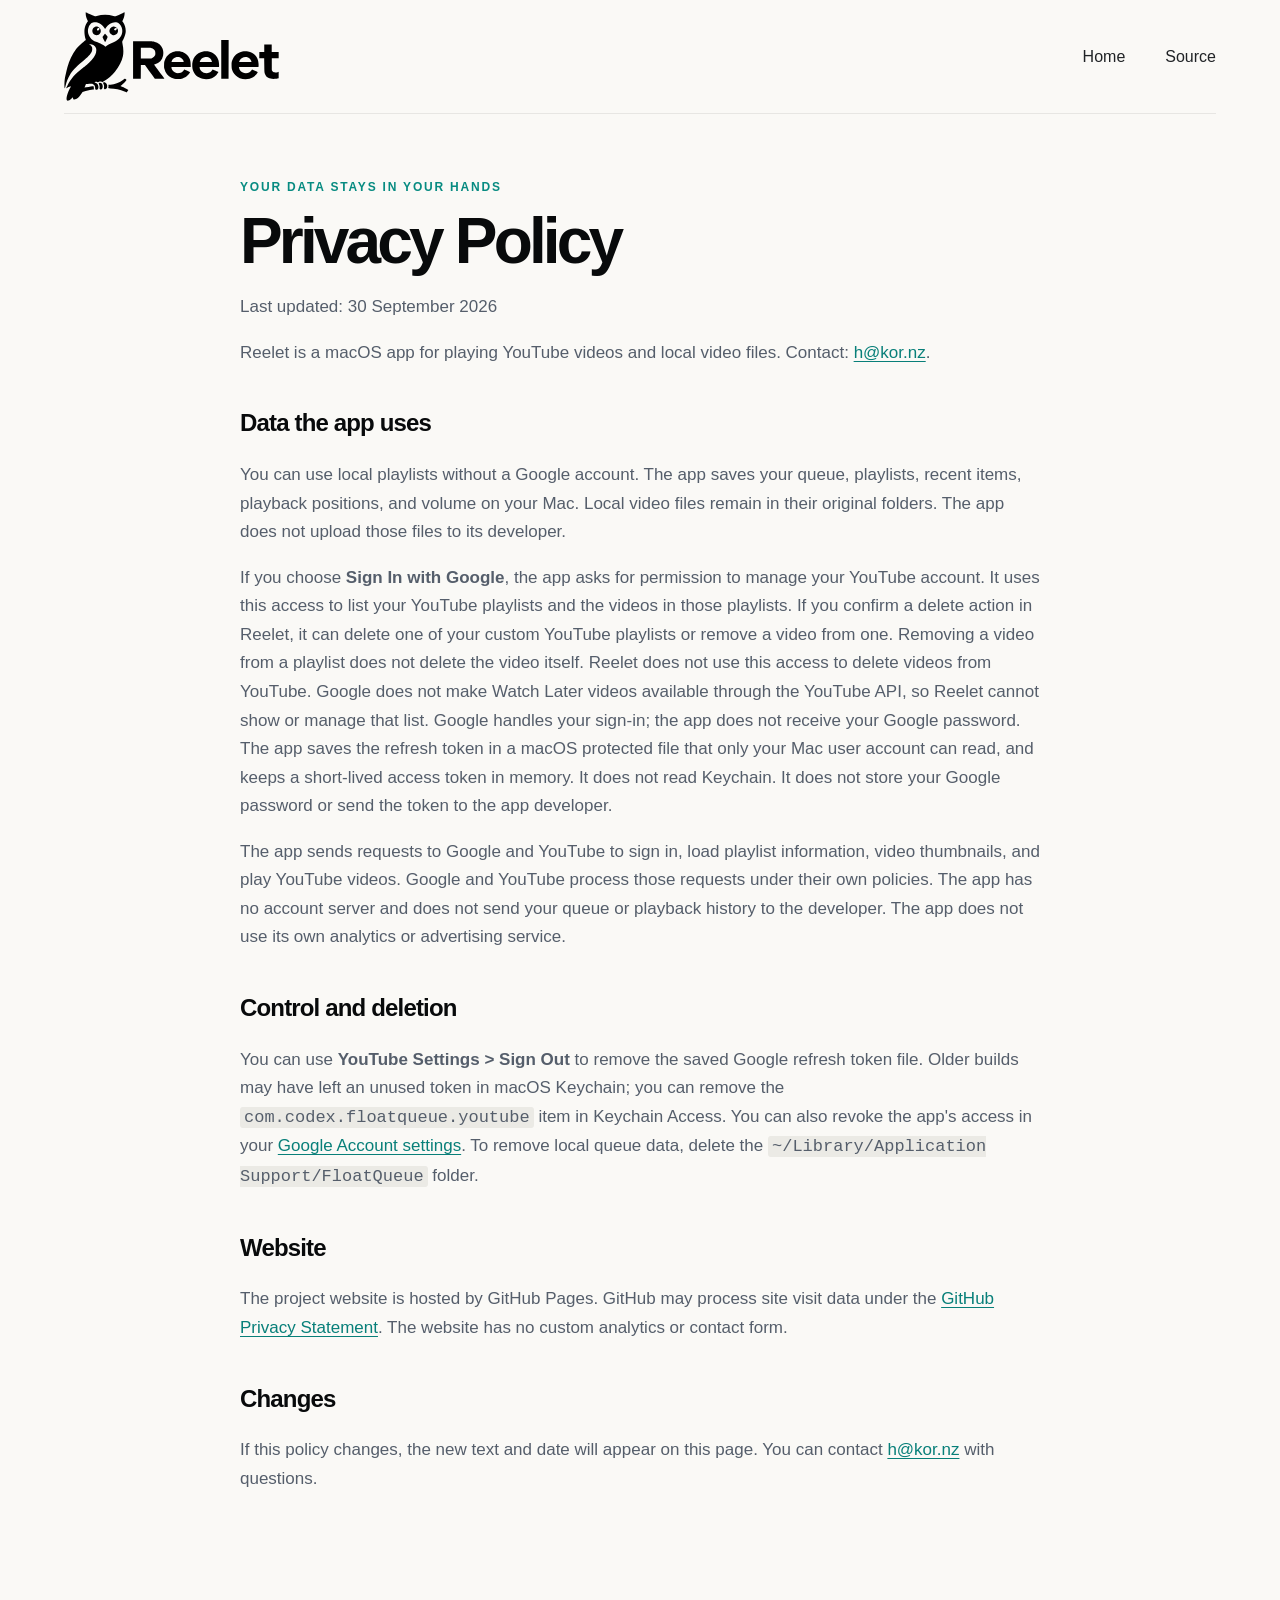
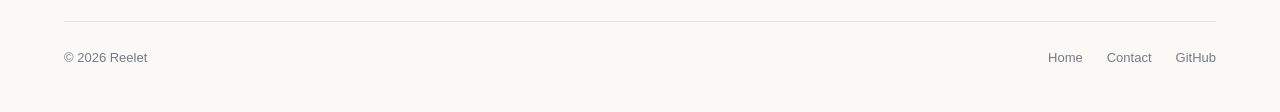
==== privacy.html @ bd88293b "Redesign Reelet site with owl SVG branding" ====
<!doctype html>
<html lang="en">
<head><meta charset="utf-8"><meta name="viewport" content="width=device-width, initial-scale=1"><meta name="theme-color" content="#f8f6f1"><title>Privacy — Reelet</title><link rel="icon" href="favicon.svg" type="image/svg+xml"><link rel="stylesheet" href="style.css"></head>
<body>
  <header class="topbar wrap"><a class="wordmark" href="./" aria-label="Reelet home"><img src="reelet-logo.svg" alt="Reelet" width="1298" height="533"></a><nav class="desktop-nav" aria-label="Main navigation"><a href="./">Home</a><a href="https://github.com/Reelet/reelet">Source</a></nav><details class="mobile-menu"><summary aria-label="Open menu"><span></span><span></span><span></span></summary><nav aria-label="Mobile navigation"><a href="./">Home</a><a href="https://github.com/Reelet/reelet">Source</a></nav></details></header>
  <main class="policy wrap">
    <div class="eyebrow">Your data stays in your hands</div><h1>Privacy Policy</h1><p>Last updated: 30 September 2026</p>
    <p>Reelet is a macOS app for playing YouTube videos and local video files. Contact: <a href="mailto:h@kor.nz">h@kor.nz</a>.</p>
    <h2>Data the app uses</h2>
    <p>You can use local playlists without a Google account. The app saves your queue, playlists, recent items, playback positions, and volume on your Mac. Local video files remain in their original folders. The app does not upload those files to its developer.</p>
    <p>If you choose <strong>Sign In with Google</strong>, the app asks for permission to manage your YouTube account. It uses this access to list your YouTube playlists and the videos in those playlists. If you confirm a delete action in Reelet, it can delete one of your custom YouTube playlists or remove a video from one. Removing a video from a playlist does not delete the video itself. Reelet does not use this access to delete videos from YouTube. Google does not make Watch Later videos available through the YouTube API, so Reelet cannot show or manage that list. Google handles your sign-in; the app does not receive your Google password. The app saves the refresh token in a macOS protected file that only your Mac user account can read, and keeps a short-lived access token in memory. It does not read Keychain. It does not store your Google password or send the token to the app developer.</p>
    <p>The app sends requests to Google and YouTube to sign in, load playlist information, video thumbnails, and play YouTube videos. Google and YouTube process those requests under their own policies. The app has no account server and does not send your queue or playback history to the developer. The app does not use its own analytics or advertising service.</p>
    <h2>Control and deletion</h2>
    <p>You can use <strong>YouTube Settings &gt; Sign Out</strong> to remove the saved Google refresh token file. Older builds may have left an unused token in macOS Keychain; you can remove the <code>com.codex.floatqueue.youtube</code> item in Keychain Access. You can also revoke the app's access in your <a href="https://myaccount.google.com/connections">Google Account settings</a>. To remove local queue data, delete the <code>~/Library/Application Support/FloatQueue</code> folder.</p>
    <h2>Website</h2>
    <p>The project website is hosted by GitHub Pages. GitHub may process site visit data under the <a href="https://docs.github.com/en/site-policy/privacy-policies/github-general-privacy-statement">GitHub Privacy Statement</a>. The website has no custom analytics or contact form.</p>
    <h2>Changes</h2>
    <p>If this policy changes, the new text and date will appear on this page. You can contact <a href="mailto:h@kor.nz">h@kor.nz</a> with questions.</p>
  </main>
  <footer class="wrap"><span>© 2026 Reelet</span><span><a href="./">Home</a><a href="mailto:h@kor.nz">Contact</a><a href="https://github.com/Reelet/reelet">GitHub</a></span></footer>
</body></html>
---- style.css ----
:root{font-family:-apple-system,BlinkMacSystemFont,"SF Pro Display","Helvetica Neue",Arial,sans-serif;color:#0a1426;background:#f8f6f1;font-synthesis:none}
*{box-sizing:border-box}
html{scroll-behavior:smooth}
body{margin:0;min-width:320px;line-height:1.5}
a{color:inherit;text-decoration:none}
a:focus-visible{outline:3px solid #087f79;outline-offset:4px;border-radius:3px}
.wrap{width:min(1390px,calc(100% - 96px));margin-inline:auto}
.topbar{height:74px;display:flex;align-items:center;justify-content:space-between;border-bottom:1px solid #0a14261c;position:relative;z-index:2}
.wordmark{display:inline-flex;align-items:center;gap:11px;font-size:24px;font-weight:760;letter-spacing:-.05em;line-height:1}
.topbar nav{display:flex;align-items:center;gap:42px;font-size:15px;font-weight:540}
.topbar nav a:hover,footer a:hover{color:#078b81}
.hero{position:relative;isolation:isolate;overflow:hidden;background:radial-gradient(circle at 75% 35%,#f0e7db 0,#fbf9f4 38%,#f8f6f1 77%)}
.hero:before{content:"";position:absolute;inset:auto 0 0;height:24%;z-index:-1;background:linear-gradient(0deg,#f8f6f100,#f8f6f1ed 95%),url("assets/coastal-video.webp") center 55%/cover;opacity:.26;filter:saturate(.7)}
.hero-inner{min-height:640px;display:grid;grid-template-columns:minmax(420px,45%) minmax(0,55%);align-items:center;gap:12px;padding-top:28px;padding-bottom:50px}
.hero-copy{position:relative;z-index:1;padding-bottom:17px}
.hero h1{margin:0;max-width:620px;font-size:clamp(54px,5.7vw,86px);font-weight:780;letter-spacing:-.075em;line-height:.99}
.hero-copy>p:not(.platform){max-width:565px;margin:30px 0 0;color:#596174;font-size:clamp(21px,2vw,27px);line-height:1.36;letter-spacing:-.025em}
.actions{display:flex;align-items:center;gap:31px;margin-top:34px}
.button{display:inline-flex;align-items:center;justify-content:center;gap:12px;min-height:58px;padding:0 25px;border-radius:12px;color:#fff;background:#078f86;box-shadow:0 10px 21px #046a652e;font-size:17px;font-weight:690;white-space:nowrap;transition:background .18s,transform .18s}
.button:hover{background:#067c75;transform:translateY(-2px)}
.textlink{font-size:17px;font-weight:600;color:#078b81;white-space:nowrap}
.textlink:hover{text-decoration:underline;text-underline-offset:4px}
.textlink span{margin-left:7px}
.product-scene{position:relative;width:100%;height:530px;min-width:0}
.app-window{position:absolute;left:1%;top:7px;width:91%;height:445px;border:1px solid #d8dadb;border-radius:14px;overflow:hidden;background:#fbfbfb;box-shadow:0 26px 65px #27344324,0 2px 8px #27344312}
.window-bar{height:29px;display:flex;align-items:center;padding:0 13px;background:#f7f7f7;border-bottom:1px solid #e4e6e7}
.window-dots,.player-dots{display:flex;gap:6px}
.window-dots i,.player-dots i{width:10px;height:10px;border-radius:50%;background:#ff6259;border:1px solid #d95049}
.window-dots i:nth-child(2),.player-dots i:nth-child(2){background:#ffbf2f;border-color:#e9a92a}
.window-dots i:nth-child(3),.player-dots i:nth-child(3){background:#29c840;border-color:#24ae37}
.window-bar>span:last-child{font-size:10px;font-weight:650;color:#717783;margin:auto;padding-right:44px}
.app-body{display:flex;height:calc(100% - 29px)}
.app-sidebar{width:28%;flex:none;padding:16px 10px;background:#f2f4f4;border-right:1px solid #e4e7e7;font-size:12px;color:#485163}
.side-brand{display:flex;align-items:center;gap:7px;font-weight:720;font-size:14px;color:#0a1426;margin:2px 8px 19px}
.side-item{height:32px;display:flex;align-items:center;padding:0 10px;border-radius:7px;white-space:nowrap}
.side-item.selected{background:#dceae9;color:#075c59;font-weight:680}
.side-rule{height:1px;background:#d9dede;margin:17px 9px 12px}
.side-label{font-size:9px;color:#858e98;letter-spacing:.13em;font-weight:750;margin:0 10px 5px}
.queue-panel{min-width:0;flex:1;padding:19px 17px}
.queue-heading{display:flex;align-items:flex-start;justify-content:space-between;gap:6px;margin-bottom:22px}
.queue-heading strong{display:block;font-size:22px;letter-spacing:-.045em;line-height:1.1}
.queue-heading small{display:block;margin-top:4px;font-size:11px;color:#8a919b}
.add-video{white-space:nowrap;border:1px solid #d8dcdf;border-radius:6px;padding:4px 7px;font-size:10px;color:#273242}
.queue-row{display:flex;align-items:center;gap:9px;min-width:0;height:69px;border-bottom:1px solid #e9eaeb;padding:0 6px;font-size:12px}
.queue-row.playing{background:#edf7f5;border-radius:7px;border-bottom-color:transparent}
.play-indicator{width:12px;flex:none;font-size:9px;color:#078f86}
.queue-thumb{width:65px;height:41px;border-radius:5px;flex:none;background-size:cover;background-position:center}
.queue-thumb.coast{background-image:url("assets/coastal-video.webp")}
.queue-thumb.twilight{background:linear-gradient(145deg,#708da7,#d6a486 55%,#26394b)}
.queue-thumb.night{background:linear-gradient(145deg,#1b283e,#405670 45%,#0c1527)}
.queue-thumb.rose{background:linear-gradient(145deg,#b0aac8,#f0b8a3 55%,#465462)}
.queue-title{flex:1;min-width:0;white-space:nowrap;overflow:hidden;text-overflow:ellipsis;font-weight:630;color:#1c2836}
.queue-title small{display:block;font-size:10px;font-weight:430;color:#8b929c}
.row-more{color:#838b98;font-size:18px}
.floating-player{position:absolute;right:0;bottom:0;width:55%;height:227px;overflow:hidden;border:1px solid #34434a;border-radius:14px;background:#0d161b;box-shadow:0 22px 46px #182b2f56,0 2px 8px #14282c38;color:#fff}
.floating-player img{width:100%;height:100%;display:block;object-fit:cover}
.player-dots{position:absolute;top:11px;left:12px;z-index:1;box-shadow:0 1px 5px #0006}
.player-controls{position:absolute;inset:auto 0 0;min-height:62px;display:flex;align-items:flex-end;justify-content:space-between;gap:10px;padding:20px 15px 11px;background:linear-gradient(transparent,#000c);font-size:11px}
.player-controls strong,.player-controls small{display:block;line-height:1.2}
.player-controls small{opacity:.8;margin-top:2px}
.transport{font-size:16px;font-weight:700;white-space:nowrap;line-height:1.4}
.picture-icon{font-size:20px;line-height:1}
.features{display:grid;grid-template-columns:repeat(3,minmax(0,1fr));padding:32px 0 50px;border-top:1px solid #0a14261a}
.features article{display:flex;align-items:flex-start;gap:19px;padding:6px 34px 6px 0}
.features article+article{border-left:1px solid #0a14261a;padding-left:34px}
.features svg{width:54px;height:54px;flex:none;color:#079087}
.features h2{margin:2px 0 4px;font-size:19px;letter-spacing:-.035em;line-height:1.22}
.features p{margin:0;color:#697181;font-size:15px;line-height:1.45}
footer{border-top:1px solid #0a14261a;padding:26px 0 45px;color:#747b88;font-size:13px;display:flex;justify-content:space-between;gap:16px}
footer span:last-child{display:flex;gap:24px}
.policy{max-width:800px;padding:64px 0 110px}
.policy .eyebrow{color:#078b81;text-transform:uppercase;font-size:12px;font-weight:760;letter-spacing:.15em}
.policy h1{font-size:clamp(42px,6vw,64px);letter-spacing:-.06em;line-height:1.05;margin:12px 0 18px}
.policy h2{font-size:24px;letter-spacing:-.035em;margin-top:38px}
.policy p{color:#555e6b;font-size:17px;line-height:1.68}
.policy a{color:#087f79;text-decoration:underline;text-underline-offset:3px}
.policy code{background:#ebeae5;border-radius:3px;padding:1px 4px}
@media(max-width:1100px){
  .wrap{width:min(100% - 64px,1390px)}
  .hero-inner{grid-template-columns:minmax(340px,43%) minmax(0,57%);min-height:620px}
  .hero h1{font-size:clamp(52px,6vw,72px)}
  .product-scene{height:500px}
  .app-window{height:410px}
  .floating-player{height:210px}
  .queue-row{height:60px}
  .features article{gap:13px;padding-right:19px}
  .features article+article{padding-left:19px}
  .features h2{font-size:17px}
  .features p{font-size:14px}
}
@media(max-width:780px){
  .wrap{width:min(100% - 44px,680px)}
  .topbar{height:68px}
  .topbar nav{gap:19px;font-size:13px}
  .hero-inner{display:block;padding-top:62px;padding-bottom:55px;min-height:0}
  .hero-copy{padding:0}
  .hero h1{font-size:clamp(54px,9vw,72px)}
  .hero-copy>p:not(.platform){font-size:22px;margin-top:22px}
  .product-scene{max-width:650px;height:500px;margin:54px auto 0}
  .features{grid-template-columns:1fr;padding:8px 0 30px}
  .features article,.features article+article{border-left:0;border-top:1px solid #0a14261a;padding:22px 0}
  .features svg{width:48px;height:48px}
  .features h2{font-size:19px}
  .features p{font-size:15px}
}
@media(max-width:520px){
  .wrap{width:calc(100% - 36px)}
  .topbar nav{gap:14px}
  .wordmark{font-size:21px}
  .hero-inner{padding-top:55px}
  .hero h1{font-size:clamp(48px,12vw,62px)}
  .hero-copy>p:not(.platform){font-size:19px}
  .actions{gap:19px;flex-wrap:wrap}
  .button{min-height:52px;padding:0 18px;font-size:15px}
  .textlink{font-size:15px}
  .product-scene{height:355px;margin-top:42px}
  .app-window{left:0;top:0;width:98%;height:291px}
  .window-bar{height:24px}
  .app-body{height:calc(100% - 24px)}
  .app-sidebar{width:29%;padding:10px 4px;font-size:9px}
  .side-brand{font-size:10px;margin:1px 4px 10px}
  .side-item{height:25px;padding:0 4px}
  .side-rule{margin:10px 5px 8px}
  .side-label{font-size:7px;margin:0 4px 3px}
  .queue-panel{padding:12px 8px}
  .queue-heading{margin-bottom:9px}
  .queue-heading strong{font-size:16px}
  .queue-heading small{font-size:9px}
  .add-video{font-size:8px;padding:3px 4px}
  .queue-row{height:45px;gap:5px;font-size:9px;padding:0 3px}
  .play-indicator{width:8px;font-size:7px}
  .queue-thumb{width:42px;height:29px}
  .queue-title small{font-size:8px}
  .row-more{font-size:14px}
  .floating-player{width:62%;height:145px;right:-1%;bottom:0;border-radius:10px}
  .player-controls{min-height:42px;padding:14px 8px 7px;font-size:8px}
  .transport{font-size:11px}
  .picture-icon{font-size:14px}
  .player-dots{top:7px;left:8px;gap:4px}
  .player-dots i{width:7px;height:7px}
  footer{display:block}
  footer span:last-child{margin-top:14px}
  .policy{padding:52px 0 80px}
  .policy p{font-size:16px}
}
@media(prefers-reduced-motion:reduce){html{scroll-behavior:auto}.button{transition:none}}
@media(max-width:360px){.hero h1{font-size:42px}}

/* Owl identity and the homepage layout. */
:root{color:#080a0b;background:#faf9f6}
.wrap{width:min(1420px,calc(100% - 128px))}
.topbar{height:114px;border-bottom-color:#17171716}
.wordmark{display:block;width:215px;line-height:0}
.wordmark img{display:block;width:100%;height:auto}
.topbar nav{gap:40px;color:#202326;font-size:16px}
.mobile-menu{display:none}
.hero{background:radial-gradient(circle at 78% 54%,#f4f3ee 0,#faf9f6 54%,#faf9f6 100%)}
.hero:before{display:none}
.hero-inner{min-height:700px;grid-template-columns:minmax(0,47%) minmax(0,53%);gap:20px;padding-top:36px;padding-bottom:55px}
.hero-copy{padding-bottom:0}
.hero h1{max-width:680px;color:#050607;font-size:clamp(58px,5.6vw,88px);font-weight:800;letter-spacing:-.07em;line-height:1.04}
.hero-copy>p:not(.platform){max-width:570px;margin-top:34px;color:#4d5055;font-size:clamp(21px,1.9vw,27px);line-height:1.48}
.actions{margin-top:42px;gap:36px}
.button{min-height:64px;border-radius:15px;background:#078f86;padding-inline:26px;font-size:18px}
.textlink{font-size:18px}
.product-scene{height:570px}
.app-window{left:13%;top:18px;width:87%;height:475px;border-color:#d9dada;border-radius:17px;background:#fff;box-shadow:0 22px 58px #293c4c1c,0 2px 8px #293c4c10}
.window-bar{height:36px;background:#f8f9f8}
.window-dots i{width:12px;height:12px}
.app-body{height:calc(100% - 36px)}
.app-sidebar{width:29%;background:#f5f7f6;padding:17px 11px}
.side-brand{display:block;margin:0 5px 20px;line-height:0}
.side-brand img{display:block;width:min(138px,100%);height:auto}
.side-item{height:39px;font-size:12px}
.side-item.selected{background:#dcf2f0;color:#007e77}
.queue-panel{padding:26px 22px}
.queue-heading{margin-bottom:21px}
.queue-heading strong{font-size:26px}
.queue-row{height:76px}
.queue-row.playing{background:#e8f8f6}
.queue-thumb{width:72px;height:46px}
.floating-player{left:-4%;right:auto;bottom:0;width:68%;height:260px;border-radius:15px;box-shadow:0 22px 44px #182b2f4a,0 2px 8px #14282c2e}
.features{grid-template-columns:repeat(4,minmax(0,1fr));padding:32px 0 50px;border-top-color:#17171718}
.features article{gap:15px;padding-right:22px}
.features article+article{border-left-color:#17171718;padding-left:22px}
.features svg{width:42px;height:42px;color:#087d78}
.features h2{font-size:18px;color:#0a0b0c}
.features p{font-size:14px;color:#667078}
footer{border-top-color:#17171718}

@media(max-width:1100px){
  .wrap{width:min(100% - 72px,1420px)}
  .hero-inner{grid-template-columns:minmax(0,45%) minmax(0,55%);min-height:630px}
  .hero h1{font-size:clamp(52px,6vw,70px)}
  .product-scene{height:500px}
  .app-window{height:420px}
  .floating-player{height:215px}
  .features{grid-template-columns:repeat(2,minmax(0,1fr));row-gap:22px}
  .features article:nth-child(3){border-left:0;padding-left:0}
}
@media(max-width:780px){
  .wrap{width:min(100% - 44px,680px)}
  .topbar{height:92px}
  .wordmark{width:177px}
  .hero-inner{display:block;min-height:0;padding-top:70px;padding-bottom:58px}
  .hero h1{font-size:clamp(51px,8vw,72px)}
  .hero-copy>p:not(.platform){font-size:22px;margin-top:24px}
  .product-scene{max-width:650px;height:480px;margin:58px auto 0}
  .app-window{left:9%;width:91%;height:400px}
  .floating-player{left:0;width:64%;height:205px}
  .features{grid-template-columns:repeat(2,minmax(0,1fr))}
  .features article,.features article+article{border-top:0;padding:12px 18px 12px 0}
  .features article:nth-child(odd){border-left:0;padding-left:0}
}
@media(max-width:520px){
  .wrap{width:calc(100% - 36px)}
  .topbar{height:88px}
  .wordmark{width:157px}
  .desktop-nav{display:none!important}
  .mobile-menu{display:block;position:relative}
  .mobile-menu summary{display:flex;flex-direction:column;justify-content:space-between;width:31px;height:24px;cursor:pointer;list-style:none}
  .mobile-menu summary::-webkit-details-marker{display:none}
  .mobile-menu summary span{display:block;width:100%;height:3px;border-radius:2px;background:#202326}
  .mobile-menu nav{display:flex;flex-direction:column;gap:0;position:absolute;right:0;top:43px;min-width:160px;padding:8px;border:1px solid #d9dada;border-radius:10px;background:#fff;box-shadow:0 12px 30px #0002;font-size:16px}
  .mobile-menu nav a{padding:9px 12px}
  .hero-inner{padding-top:62px;padding-bottom:52px}
  .hero h1{font-size:clamp(43px,11.6vw,60px);line-height:1.06}
  .hero-copy>p:not(.platform){font-size:20px;line-height:1.5;margin-top:26px}
  .actions{gap:17px;margin-top:34px;flex-wrap:wrap}
  .button{min-height:55px;border-radius:13px;padding-inline:17px;font-size:15px}
  .textlink{font-size:15px}
  .product-scene{height:350px;margin-top:54px}
  .app-window{left:8%;top:0;width:92%;height:286px}
  .window-bar{height:25px}
  .app-body{height:calc(100% - 25px)}
  .app-sidebar{width:30%;padding:9px 5px}
  .side-brand{margin:0 2px 8px}
  .side-brand img{width:86px}
  .side-item{height:25px;font-size:9px}
  .queue-panel{padding:10px 7px}
  .queue-heading{margin-bottom:8px}
  .queue-heading strong{font-size:15px}
  .queue-row{height:44px}
  .queue-thumb{width:42px;height:28px}
  .floating-player{left:0;width:63%;height:148px;bottom:0}
  .features{grid-template-columns:1fr;padding-top:8px}
  .features article,.features article+article{border-left:0;border-top:1px solid #17171718;padding:18px 0}
  .features svg{width:40px;height:40px}
  footer{display:block}
}
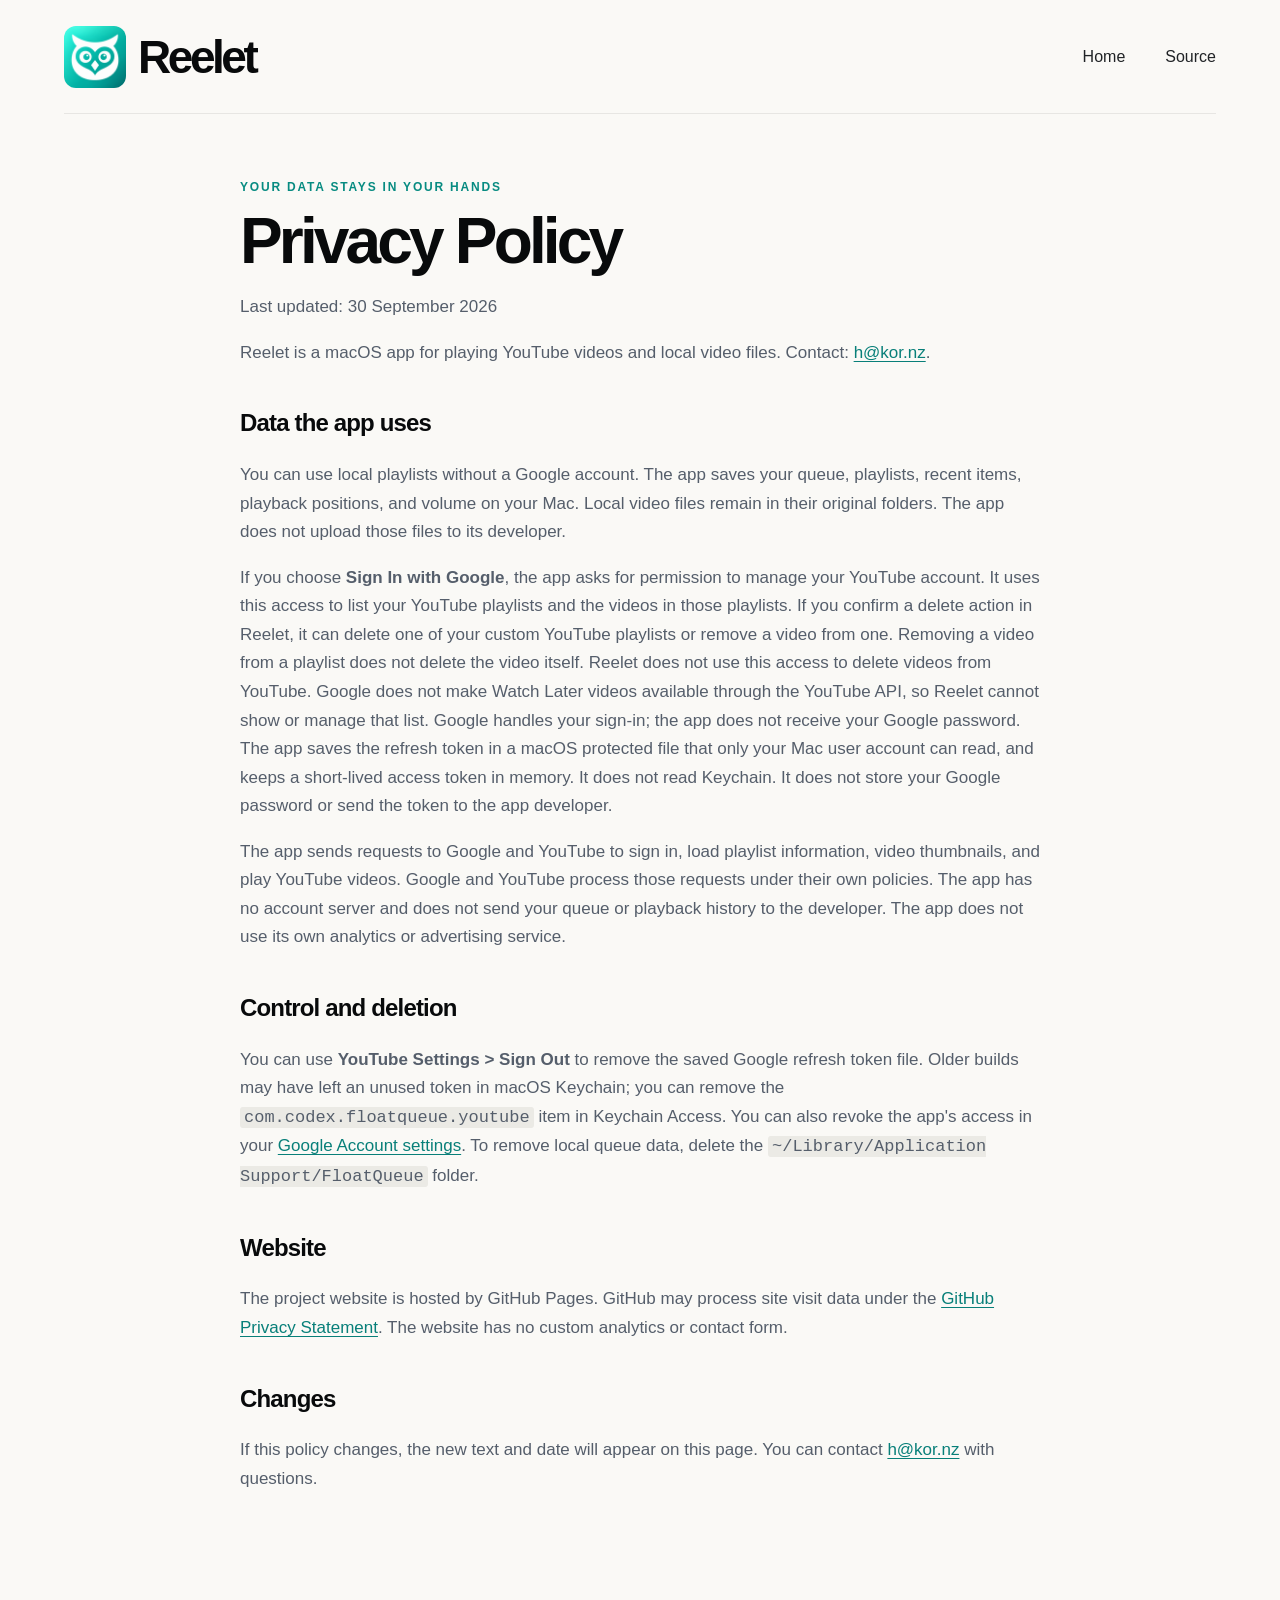
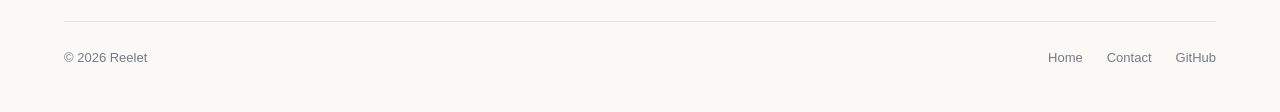
==== commit 451362be: "Use owl head in website wordmark" ====
--- a/privacy.html
+++ b/privacy.html
@@ -1,8 +1,8 @@
 <!doctype html>
 <html lang="en">
-<head><meta charset="utf-8"><meta name="viewport" content="width=device-width, initial-scale=1"><meta name="theme-color" content="#f8f6f1"><title>Privacy — Reelet</title><link rel="icon" href="favicon.svg" type="image/svg+xml"><link rel="stylesheet" href="style.css"></head>
+<head><meta charset="utf-8"><meta name="viewport" content="width=device-width, initial-scale=1"><meta name="theme-color" content="#f8f6f1"><title>Privacy — Reelet</title><link rel="icon" href="favicon.png?v=4" type="image/png" sizes="128x128"><link rel="apple-touch-icon" href="apple-touch-icon.png?v=4"><link rel="stylesheet" href="style.css?v=owl-brand-5"></head>
 <body>
-  <header class="topbar wrap"><a class="wordmark" href="./" aria-label="Reelet home"><img src="reelet-logo.svg" alt="Reelet" width="1298" height="533"></a><nav class="desktop-nav" aria-label="Main navigation"><a href="./">Home</a><a href="https://github.com/Reelet/reelet">Source</a></nav><details class="mobile-menu"><summary aria-label="Open menu"><span></span><span></span><span></span></summary><nav aria-label="Mobile navigation"><a href="./">Home</a><a href="https://github.com/Reelet/reelet">Source</a></nav></details></header>
+  <header class="topbar wrap"><a class="wordmark" href="./" aria-label="Reelet home"><img src="favicon.png?v=4" alt="" width="62" height="62"><span>Reelet</span></a><nav class="desktop-nav" aria-label="Main navigation"><a href="./">Home</a><a href="https://github.com/Reelet/reelet">Source</a></nav><details class="mobile-menu"><summary aria-label="Open menu"><span></span><span></span><span></span></summary><nav aria-label="Mobile navigation"><a href="./">Home</a><a href="https://github.com/Reelet/reelet">Source</a></nav></details></header>
   <main class="policy wrap">
     <div class="eyebrow">Your data stays in your hands</div><h1>Privacy Policy</h1><p>Last updated: 30 September 2026</p>
     <p>Reelet is a macOS app for playing YouTube videos and local video files. Contact: <a href="mailto:h@kor.nz">h@kor.nz</a>.</p>
--- a/style.css
+++ b/style.css
@@ -150,8 +150,8 @@
 :root{color:#080a0b;background:#faf9f6}
 .wrap{width:min(1420px,calc(100% - 128px))}
 .topbar{height:114px;border-bottom-color:#17171716}
-.wordmark{display:block;width:215px;line-height:0}
-.wordmark img{display:block;width:100%;height:auto}
+.wordmark{display:inline-flex;align-items:center;gap:12px;width:auto;color:#080a0b;font-size:46px;font-weight:800;letter-spacing:-.075em;line-height:1;white-space:nowrap}
+.wordmark img{display:block;width:62px;height:62px;flex:none;border-radius:12px}
 .topbar nav{gap:40px;color:#202326;font-size:16px}
 .mobile-menu{display:none}
 .hero{background:radial-gradient(circle at 78% 54%,#f4f3ee 0,#faf9f6 54%,#faf9f6 100%)}
@@ -169,8 +169,8 @@
 .window-dots i{width:12px;height:12px}
 .app-body{height:calc(100% - 36px)}
 .app-sidebar{width:29%;background:#f5f7f6;padding:17px 11px}
-.side-brand{display:block;margin:0 5px 20px;line-height:0}
-.side-brand img{display:block;width:min(138px,100%);height:auto}
+.side-brand{display:flex;align-items:center;gap:7px;margin:0 5px 20px;color:#080a0b;font-size:22px;font-weight:800;letter-spacing:-.065em;line-height:1;white-space:nowrap}
+.side-brand img{display:block;width:40px;height:40px;flex:none;border-radius:8px}
 .side-item{height:39px;font-size:12px}
 .side-item.selected{background:#dcf2f0;color:#007e77}
 .queue-panel{padding:26px 22px}
@@ -201,7 +201,8 @@
 @media(max-width:780px){
   .wrap{width:min(100% - 44px,680px)}
   .topbar{height:92px}
-  .wordmark{width:177px}
+  .wordmark{gap:10px;font-size:39px}
+  .wordmark img{width:54px;height:54px;border-radius:11px}
   .hero-inner{display:block;min-height:0;padding-top:70px;padding-bottom:58px}
   .hero h1{font-size:clamp(51px,8vw,72px)}
   .hero-copy>p:not(.platform){font-size:22px;margin-top:24px}
@@ -215,7 +216,8 @@
 @media(max-width:520px){
   .wrap{width:calc(100% - 36px)}
   .topbar{height:88px}
-  .wordmark{width:157px}
+  .wordmark{gap:9px;font-size:34px}
+  .wordmark img{width:50px;height:50px;border-radius:10px}
   .desktop-nav{display:none!important}
   .mobile-menu{display:block;position:relative}
   .mobile-menu summary{display:flex;flex-direction:column;justify-content:space-between;width:31px;height:24px;cursor:pointer;list-style:none}
@@ -234,8 +236,8 @@
   .window-bar{height:25px}
   .app-body{height:calc(100% - 25px)}
   .app-sidebar{width:30%;padding:9px 5px}
-  .side-brand{margin:0 2px 8px}
-  .side-brand img{width:86px}
+  .side-brand{gap:4px;margin:0 2px 8px;font-size:14px}
+  .side-brand img{width:24px;height:24px;border-radius:5px}
   .side-item{height:25px;font-size:9px}
   .queue-panel{padding:10px 7px}
   .queue-heading{margin-bottom:8px}
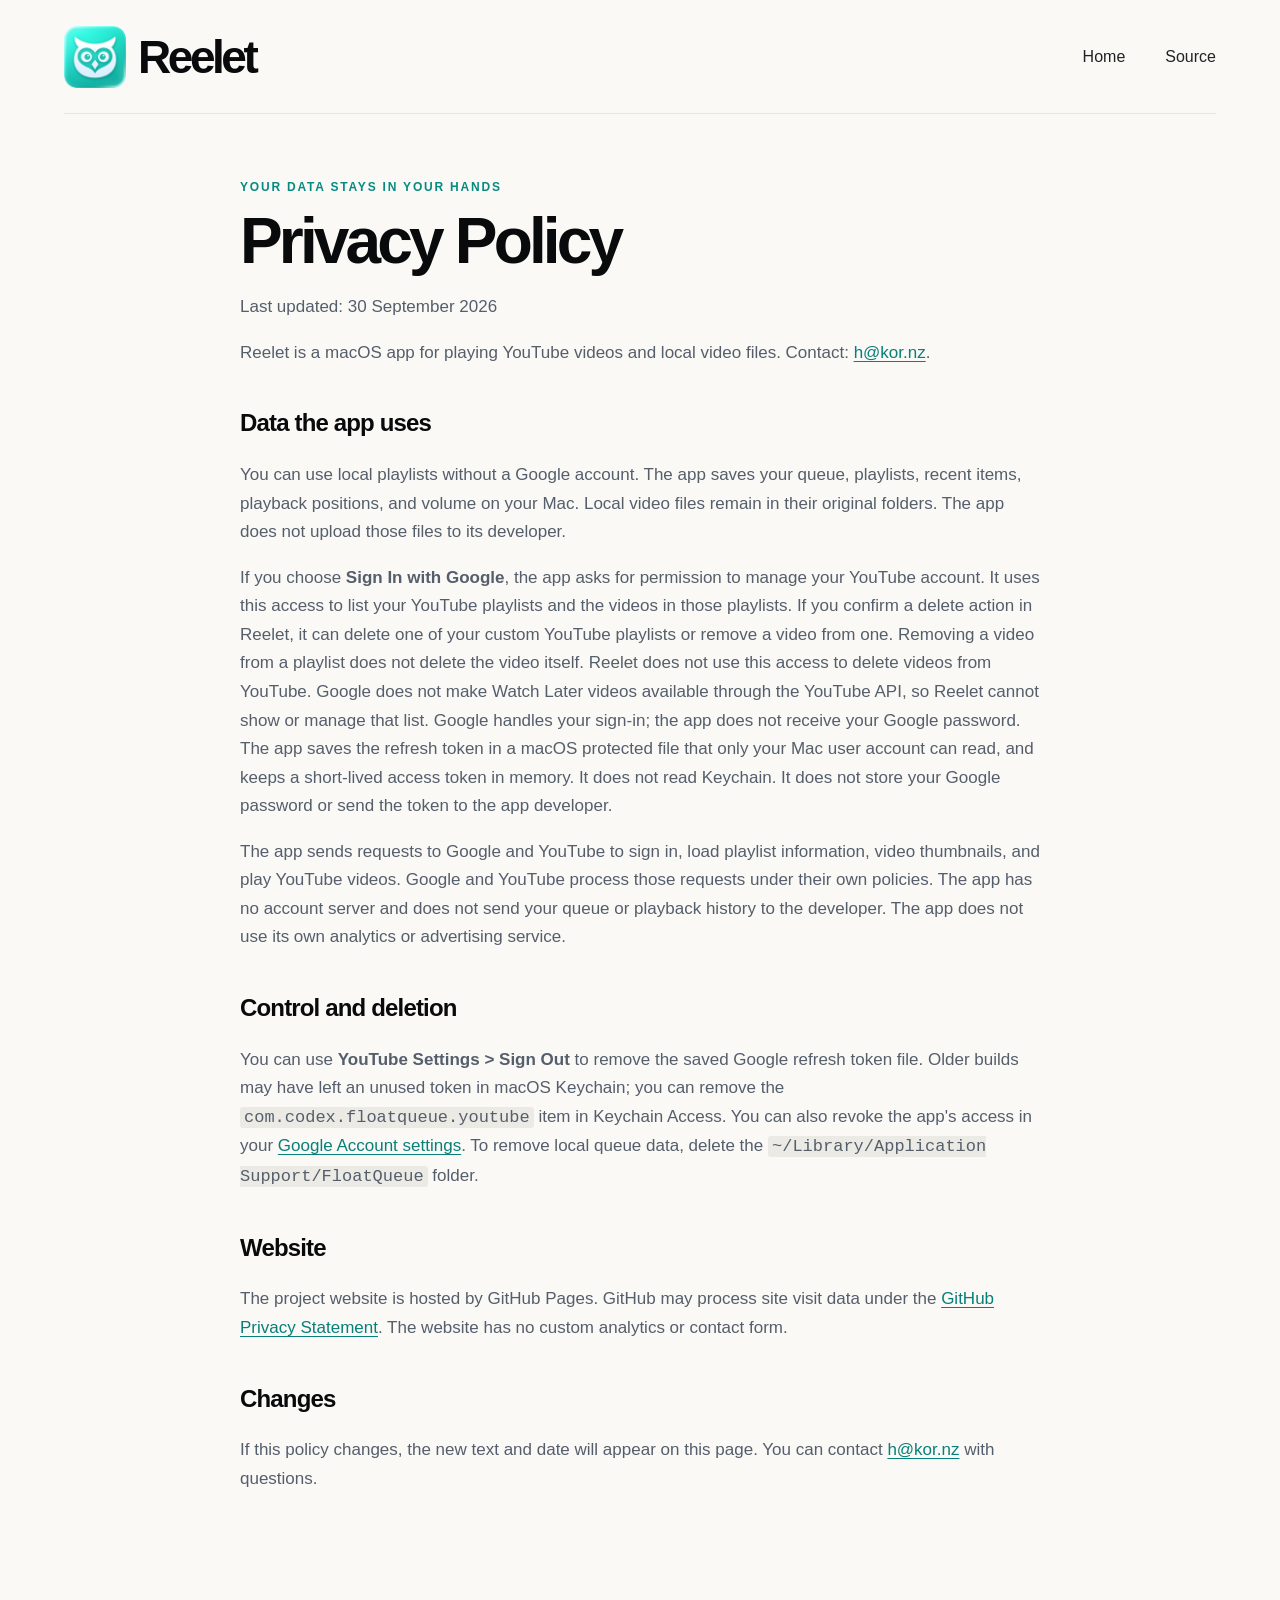
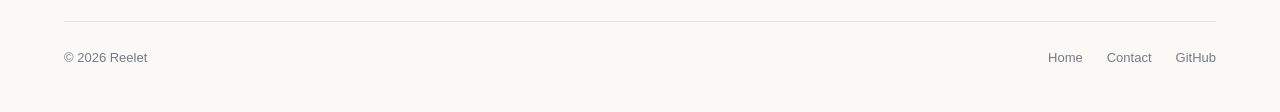
==== commit e7f41a9d: "Use current app icon across website branding" ====
--- a/privacy.html
+++ b/privacy.html
@@ -1,8 +1,8 @@
 <!doctype html>
 <html lang="en">
-<head><meta charset="utf-8"><meta name="viewport" content="width=device-width, initial-scale=1"><meta name="theme-color" content="#f8f6f1"><title>Privacy — Reelet</title><link rel="icon" href="favicon.png?v=4" type="image/png" sizes="128x128"><link rel="apple-touch-icon" href="apple-touch-icon.png?v=4"><link rel="stylesheet" href="style.css?v=owl-brand-5"></head>
+<head><meta charset="utf-8"><meta name="viewport" content="width=device-width, initial-scale=1"><meta name="theme-color" content="#f8f6f1"><title>Privacy — Reelet</title><link rel="icon" href="favicon.png?v=5" type="image/png" sizes="128x128"><link rel="apple-touch-icon" href="apple-touch-icon.png?v=5"><link rel="stylesheet" href="style.css?v=owl-brand-5"></head>
 <body>
-  <header class="topbar wrap"><a class="wordmark" href="./" aria-label="Reelet home"><img src="favicon.png?v=4" alt="" width="62" height="62"><span>Reelet</span></a><nav class="desktop-nav" aria-label="Main navigation"><a href="./">Home</a><a href="https://github.com/Reelet/reelet">Source</a></nav><details class="mobile-menu"><summary aria-label="Open menu"><span></span><span></span><span></span></summary><nav aria-label="Mobile navigation"><a href="./">Home</a><a href="https://github.com/Reelet/reelet">Source</a></nav></details></header>
+  <header class="topbar wrap"><a class="wordmark" href="./" aria-label="Reelet home"><img src="favicon.png?v=5" alt="" width="62" height="62"><span>Reelet</span></a><nav class="desktop-nav" aria-label="Main navigation"><a href="./">Home</a><a href="https://github.com/Reelet/reelet">Source</a></nav><details class="mobile-menu"><summary aria-label="Open menu"><span></span><span></span><span></span></summary><nav aria-label="Mobile navigation"><a href="./">Home</a><a href="https://github.com/Reelet/reelet">Source</a></nav></details></header>
   <main class="policy wrap">
     <div class="eyebrow">Your data stays in your hands</div><h1>Privacy Policy</h1><p>Last updated: 30 September 2026</p>
     <p>Reelet is a macOS app for playing YouTube videos and local video files. Contact: <a href="mailto:h@kor.nz">h@kor.nz</a>.</p>
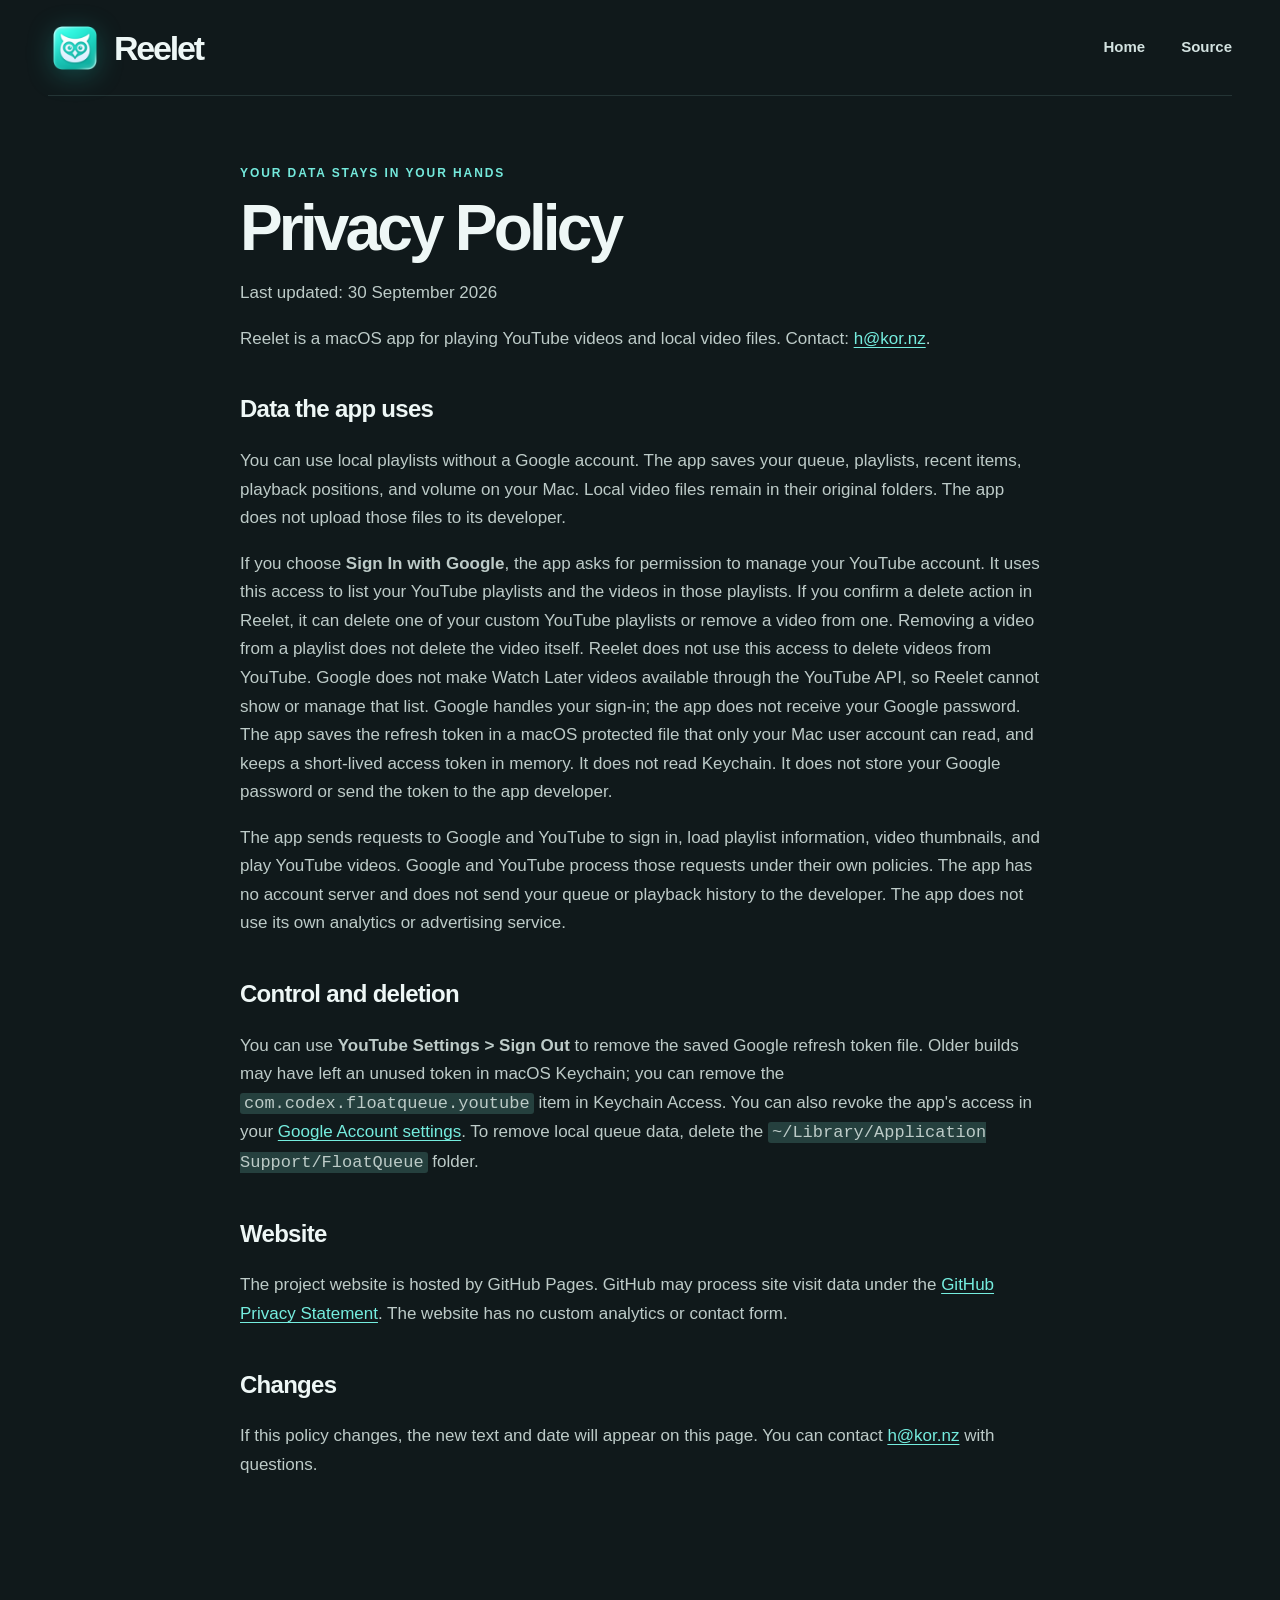
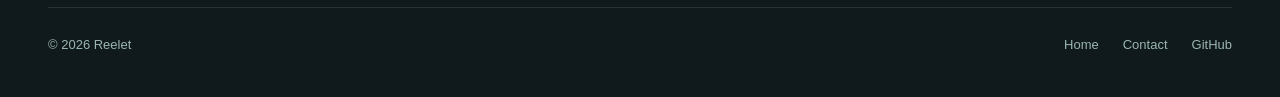
==== commit 38e68afe: "Align website with Reelet app design" ====
--- a/privacy.html
+++ b/privacy.html
@@ -1,8 +1,8 @@
 <!doctype html>
 <html lang="en">
-<head><meta charset="utf-8"><meta name="viewport" content="width=device-width, initial-scale=1"><meta name="theme-color" content="#f8f6f1"><title>Privacy — Reelet</title><link rel="icon" href="favicon.png?v=5" type="image/png" sizes="128x128"><link rel="apple-touch-icon" href="apple-touch-icon.png?v=5"><link rel="stylesheet" href="style.css?v=owl-brand-5"></head>
+<head><meta charset="utf-8"><meta name="viewport" content="width=device-width, initial-scale=1"><meta name="theme-color" content="#10191b"><title>Privacy — Reelet</title><link rel="icon" href="favicon.png?v=6" type="image/png" sizes="128x128"><link rel="apple-touch-icon" href="apple-touch-icon.png?v=6"><link rel="stylesheet" href="style.css?v=owl-brand-6"></head>
 <body>
-  <header class="topbar wrap"><a class="wordmark" href="./" aria-label="Reelet home"><img src="favicon.png?v=5" alt="" width="62" height="62"><span>Reelet</span></a><nav class="desktop-nav" aria-label="Main navigation"><a href="./">Home</a><a href="https://github.com/Reelet/reelet">Source</a></nav><details class="mobile-menu"><summary aria-label="Open menu"><span></span><span></span><span></span></summary><nav aria-label="Mobile navigation"><a href="./">Home</a><a href="https://github.com/Reelet/reelet">Source</a></nav></details></header>
+  <header class="topbar wrap"><a class="wordmark" href="./" aria-label="Reelet home"><img src="favicon.png?v=6" alt="" width="62" height="62"><span>Reelet</span></a><nav class="desktop-nav" aria-label="Main navigation"><a href="./">Home</a><a href="https://github.com/Reelet/reelet">Source</a></nav><details class="mobile-menu"><summary aria-label="Open menu"><span></span><span></span><span></span></summary><nav aria-label="Mobile navigation"><a href="./">Home</a><a href="https://github.com/Reelet/reelet">Source</a></nav></details></header>
   <main class="policy wrap">
     <div class="eyebrow">Your data stays in your hands</div><h1>Privacy Policy</h1><p>Last updated: 30 September 2026</p>
     <p>Reelet is a macOS app for playing YouTube videos and local video files. Contact: <a href="mailto:h@kor.nz">h@kor.nz</a>.</p>
--- a/style.css
+++ b/style.css
@@ -1,252 +1,61 @@
-:root{font-family:-apple-system,BlinkMacSystemFont,"SF Pro Display","Helvetica Neue",Arial,sans-serif;color:#0a1426;background:#f8f6f1;font-synthesis:none}
+:root{font-family:-apple-system,BlinkMacSystemFont,"SF Pro Display","Helvetica Neue",Arial,sans-serif;color:#eef7f6;background:#10191b;font-synthesis:none}
 *{box-sizing:border-box}
 html{scroll-behavior:smooth}
 body{margin:0;min-width:320px;line-height:1.5}
 a{color:inherit;text-decoration:none}
-a:focus-visible{outline:3px solid #087f79;outline-offset:4px;border-radius:3px}
-.wrap{width:min(1390px,calc(100% - 96px));margin-inline:auto}
-.topbar{height:74px;display:flex;align-items:center;justify-content:space-between;border-bottom:1px solid #0a14261c;position:relative;z-index:2}
-.wordmark{display:inline-flex;align-items:center;gap:11px;font-size:24px;font-weight:760;letter-spacing:-.05em;line-height:1}
-.topbar nav{display:flex;align-items:center;gap:42px;font-size:15px;font-weight:540}
-.topbar nav a:hover,footer a:hover{color:#078b81}
-.hero{position:relative;isolation:isolate;overflow:hidden;background:radial-gradient(circle at 75% 35%,#f0e7db 0,#fbf9f4 38%,#f8f6f1 77%)}
-.hero:before{content:"";position:absolute;inset:auto 0 0;height:24%;z-index:-1;background:linear-gradient(0deg,#f8f6f100,#f8f6f1ed 95%),url("assets/coastal-video.webp") center 55%/cover;opacity:.26;filter:saturate(.7)}
-.hero-inner{min-height:640px;display:grid;grid-template-columns:minmax(420px,45%) minmax(0,55%);align-items:center;gap:12px;padding-top:28px;padding-bottom:50px}
-.hero-copy{position:relative;z-index:1;padding-bottom:17px}
-.hero h1{margin:0;max-width:620px;font-size:clamp(54px,5.7vw,86px);font-weight:780;letter-spacing:-.075em;line-height:.99}
-.hero-copy>p:not(.platform){max-width:565px;margin:30px 0 0;color:#596174;font-size:clamp(21px,2vw,27px);line-height:1.36;letter-spacing:-.025em}
-.actions{display:flex;align-items:center;gap:31px;margin-top:34px}
-.button{display:inline-flex;align-items:center;justify-content:center;gap:12px;min-height:58px;padding:0 25px;border-radius:12px;color:#fff;background:#078f86;box-shadow:0 10px 21px #046a652e;font-size:17px;font-weight:690;white-space:nowrap;transition:background .18s,transform .18s}
-.button:hover{background:#067c75;transform:translateY(-2px)}
-.textlink{font-size:17px;font-weight:600;color:#078b81;white-space:nowrap}
+a:focus-visible,summary:focus-visible{outline:3px solid #68f6e7;outline-offset:4px;border-radius:5px}
+.wrap{width:min(1320px,calc(100% - 96px));margin-inline:auto}
+.topbar{height:96px;display:flex;align-items:center;justify-content:space-between;border-bottom:1px solid #b7f7ec1f;position:relative;z-index:3}
+.wordmark{display:inline-flex;align-items:center;gap:12px;font-size:34px;font-weight:800;letter-spacing:-.065em;line-height:1}
+.wordmark img{width:54px;height:54px;object-fit:contain;filter:drop-shadow(0 5px 13px #1bdaca42)}
+.topbar nav{display:flex;align-items:center;gap:36px;color:#d3e2e0;font-size:15px;font-weight:560}
+.topbar nav a:hover,footer a:hover{color:#5bf1e1}
+.mobile-menu{display:none}
+.hero{position:relative;overflow:hidden;isolation:isolate;background:radial-gradient(ellipse 49% 65% at 78% 42%,#154747 0,#123332 45%,transparent 100%),linear-gradient(132deg,#11191b 12%,#102a2b 75%,#102122)}
+.hero:before{content:"";position:absolute;width:900px;height:900px;right:-330px;top:-390px;border:1px solid #76fff01b;border-radius:50%;box-shadow:0 0 0 150px #76fff009,0 0 0 300px #76fff006;z-index:-1}
+.hero-inner{min-height:720px;display:grid;grid-template-columns:minmax(0,43%) minmax(0,57%);align-items:center;gap:28px;padding:60px 0 78px}
+.hero-copy{position:relative;z-index:2;padding-bottom:6px}
+.eyebrow{display:flex;align-items:center;gap:10px;color:#74e9dc;font-size:12px;font-weight:750;letter-spacing:.16em;text-transform:uppercase}
+.eyebrow-mark{display:inline-block;width:8px;height:8px;border-radius:50%;background:#33dec9;box-shadow:0 0 0 5px #33dec927,0 0 18px #33dec9}
+.hero h1{margin:24px 0 0;font-size:clamp(54px,5.7vw,83px);font-weight:800;letter-spacing:-.075em;line-height:1.04}
+.hero h1 em{font-style:normal;color:#5beadb;text-shadow:0 0 37px #35cfbd39}
+.hero-copy>p:not(.platform){max-width:505px;margin:27px 0 0;color:#c5d2d1;font-size:clamp(20px,1.85vw,25px);line-height:1.42;letter-spacing:-.02em}
+.actions{display:flex;align-items:center;gap:25px;margin-top:37px}
+.button{display:inline-flex;align-items:center;justify-content:center;gap:16px;min-height:58px;padding:0 24px;border-radius:14px;background:linear-gradient(135deg,#45ead9,#20c9b9);color:#092623;box-shadow:0 11px 28px #06d3bc29, inset 0 1px #c8fff794;font-size:16px;font-weight:760;white-space:nowrap;transition:transform .18s,box-shadow .18s}
+.button:hover{transform:translateY(-2px);box-shadow:0 15px 32px #06d3bc3c,inset 0 1px #c8fff794}
+.textlink{color:#91f5e9;font-size:16px;font-weight:650;white-space:nowrap}
 .textlink:hover{text-decoration:underline;text-underline-offset:4px}
-.textlink span{margin-left:7px}
-.product-scene{position:relative;width:100%;height:530px;min-width:0}
-.app-window{position:absolute;left:1%;top:7px;width:91%;height:445px;border:1px solid #d8dadb;border-radius:14px;overflow:hidden;background:#fbfbfb;box-shadow:0 26px 65px #27344324,0 2px 8px #27344312}
-.window-bar{height:29px;display:flex;align-items:center;padding:0 13px;background:#f7f7f7;border-bottom:1px solid #e4e6e7}
-.window-dots,.player-dots{display:flex;gap:6px}
-.window-dots i,.player-dots i{width:10px;height:10px;border-radius:50%;background:#ff6259;border:1px solid #d95049}
-.window-dots i:nth-child(2),.player-dots i:nth-child(2){background:#ffbf2f;border-color:#e9a92a}
-.window-dots i:nth-child(3),.player-dots i:nth-child(3){background:#29c840;border-color:#24ae37}
-.window-bar>span:last-child{font-size:10px;font-weight:650;color:#717783;margin:auto;padding-right:44px}
-.app-body{display:flex;height:calc(100% - 29px)}
-.app-sidebar{width:28%;flex:none;padding:16px 10px;background:#f2f4f4;border-right:1px solid #e4e7e7;font-size:12px;color:#485163}
-.side-brand{display:flex;align-items:center;gap:7px;font-weight:720;font-size:14px;color:#0a1426;margin:2px 8px 19px}
-.side-item{height:32px;display:flex;align-items:center;padding:0 10px;border-radius:7px;white-space:nowrap}
-.side-item.selected{background:#dceae9;color:#075c59;font-weight:680}
-.side-rule{height:1px;background:#d9dede;margin:17px 9px 12px}
-.side-label{font-size:9px;color:#858e98;letter-spacing:.13em;font-weight:750;margin:0 10px 5px}
-.queue-panel{min-width:0;flex:1;padding:19px 17px}
-.queue-heading{display:flex;align-items:flex-start;justify-content:space-between;gap:6px;margin-bottom:22px}
-.queue-heading strong{display:block;font-size:22px;letter-spacing:-.045em;line-height:1.1}
-.queue-heading small{display:block;margin-top:4px;font-size:11px;color:#8a919b}
-.add-video{white-space:nowrap;border:1px solid #d8dcdf;border-radius:6px;padding:4px 7px;font-size:10px;color:#273242}
-.queue-row{display:flex;align-items:center;gap:9px;min-width:0;height:69px;border-bottom:1px solid #e9eaeb;padding:0 6px;font-size:12px}
-.queue-row.playing{background:#edf7f5;border-radius:7px;border-bottom-color:transparent}
-.play-indicator{width:12px;flex:none;font-size:9px;color:#078f86}
-.queue-thumb{width:65px;height:41px;border-radius:5px;flex:none;background-size:cover;background-position:center}
-.queue-thumb.coast{background-image:url("assets/coastal-video.webp")}
-.queue-thumb.twilight{background:linear-gradient(145deg,#708da7,#d6a486 55%,#26394b)}
-.queue-thumb.night{background:linear-gradient(145deg,#1b283e,#405670 45%,#0c1527)}
-.queue-thumb.rose{background:linear-gradient(145deg,#b0aac8,#f0b8a3 55%,#465462)}
-.queue-title{flex:1;min-width:0;white-space:nowrap;overflow:hidden;text-overflow:ellipsis;font-weight:630;color:#1c2836}
-.queue-title small{display:block;font-size:10px;font-weight:430;color:#8b929c}
-.row-more{color:#838b98;font-size:18px}
-.floating-player{position:absolute;right:0;bottom:0;width:55%;height:227px;overflow:hidden;border:1px solid #34434a;border-radius:14px;background:#0d161b;box-shadow:0 22px 46px #182b2f56,0 2px 8px #14282c38;color:#fff}
-.floating-player img{width:100%;height:100%;display:block;object-fit:cover}
-.player-dots{position:absolute;top:11px;left:12px;z-index:1;box-shadow:0 1px 5px #0006}
-.player-controls{position:absolute;inset:auto 0 0;min-height:62px;display:flex;align-items:flex-end;justify-content:space-between;gap:10px;padding:20px 15px 11px;background:linear-gradient(transparent,#000c);font-size:11px}
-.player-controls strong,.player-controls small{display:block;line-height:1.2}
-.player-controls small{opacity:.8;margin-top:2px}
-.transport{font-size:16px;font-weight:700;white-space:nowrap;line-height:1.4}
-.picture-icon{font-size:20px;line-height:1}
-.features{display:grid;grid-template-columns:repeat(3,minmax(0,1fr));padding:32px 0 50px;border-top:1px solid #0a14261a}
-.features article{display:flex;align-items:flex-start;gap:19px;padding:6px 34px 6px 0}
-.features article+article{border-left:1px solid #0a14261a;padding-left:34px}
-.features svg{width:54px;height:54px;flex:none;color:#079087}
-.features h2{margin:2px 0 4px;font-size:19px;letter-spacing:-.035em;line-height:1.22}
-.features p{margin:0;color:#697181;font-size:15px;line-height:1.45}
-footer{border-top:1px solid #0a14261a;padding:26px 0 45px;color:#747b88;font-size:13px;display:flex;justify-content:space-between;gap:16px}
-footer span:last-child{display:flex;gap:24px}
-.policy{max-width:800px;padding:64px 0 110px}
-.policy .eyebrow{color:#078b81;text-transform:uppercase;font-size:12px;font-weight:760;letter-spacing:.15em}
-.policy h1{font-size:clamp(42px,6vw,64px);letter-spacing:-.06em;line-height:1.05;margin:12px 0 18px}
-.policy h2{font-size:24px;letter-spacing:-.035em;margin-top:38px}
-.policy p{color:#555e6b;font-size:17px;line-height:1.68}
-.policy a{color:#087f79;text-decoration:underline;text-underline-offset:3px}
-.policy code{background:#ebeae5;border-radius:3px;padding:1px 4px}
-@media(max-width:1100px){
-  .wrap{width:min(100% - 64px,1390px)}
-  .hero-inner{grid-template-columns:minmax(340px,43%) minmax(0,57%);min-height:620px}
-  .hero h1{font-size:clamp(52px,6vw,72px)}
-  .product-scene{height:500px}
-  .app-window{height:410px}
-  .floating-player{height:210px}
-  .queue-row{height:60px}
-  .features article{gap:13px;padding-right:19px}
-  .features article+article{padding-left:19px}
-  .features h2{font-size:17px}
-  .features p{font-size:14px}
-}
-@media(max-width:780px){
-  .wrap{width:min(100% - 44px,680px)}
-  .topbar{height:68px}
-  .topbar nav{gap:19px;font-size:13px}
-  .hero-inner{display:block;padding-top:62px;padding-bottom:55px;min-height:0}
-  .hero-copy{padding:0}
-  .hero h1{font-size:clamp(54px,9vw,72px)}
-  .hero-copy>p:not(.platform){font-size:22px;margin-top:22px}
-  .product-scene{max-width:650px;height:500px;margin:54px auto 0}
-  .features{grid-template-columns:1fr;padding:8px 0 30px}
-  .features article,.features article+article{border-left:0;border-top:1px solid #0a14261a;padding:22px 0}
-  .features svg{width:48px;height:48px}
-  .features h2{font-size:19px}
-  .features p{font-size:15px}
-}
-@media(max-width:520px){
-  .wrap{width:calc(100% - 36px)}
-  .topbar nav{gap:14px}
-  .wordmark{font-size:21px}
-  .hero-inner{padding-top:55px}
-  .hero h1{font-size:clamp(48px,12vw,62px)}
-  .hero-copy>p:not(.platform){font-size:19px}
-  .actions{gap:19px;flex-wrap:wrap}
-  .button{min-height:52px;padding:0 18px;font-size:15px}
-  .textlink{font-size:15px}
-  .product-scene{height:355px;margin-top:42px}
-  .app-window{left:0;top:0;width:98%;height:291px}
-  .window-bar{height:24px}
-  .app-body{height:calc(100% - 24px)}
-  .app-sidebar{width:29%;padding:10px 4px;font-size:9px}
-  .side-brand{font-size:10px;margin:1px 4px 10px}
-  .side-item{height:25px;padding:0 4px}
-  .side-rule{margin:10px 5px 8px}
-  .side-label{font-size:7px;margin:0 4px 3px}
-  .queue-panel{padding:12px 8px}
-  .queue-heading{margin-bottom:9px}
-  .queue-heading strong{font-size:16px}
-  .queue-heading small{font-size:9px}
-  .add-video{font-size:8px;padding:3px 4px}
-  .queue-row{height:45px;gap:5px;font-size:9px;padding:0 3px}
-  .play-indicator{width:8px;font-size:7px}
-  .queue-thumb{width:42px;height:29px}
-  .queue-title small{font-size:8px}
-  .row-more{font-size:14px}
-  .floating-player{width:62%;height:145px;right:-1%;bottom:0;border-radius:10px}
-  .player-controls{min-height:42px;padding:14px 8px 7px;font-size:8px}
-  .transport{font-size:11px}
-  .picture-icon{font-size:14px}
-  .player-dots{top:7px;left:8px;gap:4px}
-  .player-dots i{width:7px;height:7px}
-  footer{display:block}
-  footer span:last-child{margin-top:14px}
-  .policy{padding:52px 0 80px}
-  .policy p{font-size:16px}
-}
+.textlink span{margin-left:6px}
+.platform{margin:21px 0 0;color:#8ba7a5;font-size:13px;letter-spacing:.04em}
+.product-scene{position:relative;width:100%;height:560px;min-width:0}
+.scene-glow{position:absolute;inset:12% 0 10% 8%;border-radius:50%;background:#1ce1ce25;filter:blur(60px)}
+.app-window{position:absolute;left:7%;top:18px;width:93%;height:460px;display:flex;overflow:hidden;border:1px solid #83bdb05c;border-radius:23px;background:#212123;box-shadow:0 37px 75px #00100fcc,0 0 0 1px #ffffff09,inset 0 1px #fff2;font-size:12px;color:#f1f1f2}
+.app-sidebar{width:27%;flex:none;margin:7px 0 7px 7px;padding:0 9px;background:#18181a;border:1px solid #ffffff24;border-radius:17px;box-shadow:5px 0 20px #0004}
+.traffic-lights{height:52px;display:flex;align-items:center;gap:7px;padding-left:12px}
+.traffic-lights i{width:10px;height:10px;border-radius:50%;background:#ff5f57;box-shadow:inset 0 0 0 1px #0002}
+.traffic-lights i:nth-child(2){background:#febc2e}.traffic-lights i:nth-child(3){background:#28c840}
+.side-item{height:32px;display:flex;align-items:center;gap:7px;padding:0 10px;border-radius:8px;color:#dfdfe1;white-space:nowrap;overflow:hidden;text-overflow:ellipsis;font-weight:540}
+.side-symbol{width:20px;flex:none;text-align:center;color:#c3cdcb;font-size:15px}
+.side-item.selected{background:#20cdbd48;border:1px solid #38e9d380;color:#d7fff8;padding-left:9px}
+.playing-bars{display:flex;align-items:end;gap:2px;margin-left:auto;height:13px}.playing-bars i{width:2px;height:7px;border-radius:2px;background:#6af4e5}.playing-bars i:nth-child(2){height:12px}.playing-bars i:nth-child(3){height:9px}
+.side-label{height:45px;display:flex;align-items:end;justify-content:space-between;padding:0 10px 7px;color:#929797;font-size:11px;font-weight:680}
+.side-label span{font-size:15px;line-height:1}
+.queue-panel{position:relative;flex:1;min-width:0;padding:53px 0 0;background:#212123}
+.queue-heading{display:flex;align-items:center;justify-content:space-between;height:34px;padding:0 20px;margin-bottom:14px}
+.queue-heading strong{font-size:15px;font-weight:650}.add-video{width:27px;height:27px;display:grid;place-items:center;border:1px solid #fff3;border-radius:50%;background:#fff1;font-size:16px}
+.queue-rows{padding-bottom:66px}.queue-row{height:35px;display:flex;align-items:center;gap:8px;padding:0 15px;color:#e7e9e9;white-space:nowrap;font-size:11px}
+.queue-row.playing{background:linear-gradient(90deg,#194342,#263130)}.queue-row.playing:after{content:"";position:absolute;left:0;top:136px;width:31%;height:2px;background:#43e7d2}
+.row-number{width:16px;flex:none;text-align:center;color:#adb6b4;font:10px ui-monospace,SFMono-Regular,Menlo,monospace}.queue-thumb{width:32px;height:22px;flex:none;border-radius:3px;background-size:cover;background-position:center}.queue-thumb.coast,.bar-cover{background-image:url("assets/coastal-video.webp")}.queue-thumb.dusk{background:linear-gradient(160deg,#2f4c5a,#d5a77f 55%,#40374b)}.queue-thumb.film{background:linear-gradient(150deg,#3e5c64,#192a31 60%,#9a7984)}.queue-thumb.ocean{background:linear-gradient(160deg,#6ba9a7,#1d586a 55%,#102f45)}
+.queue-title{flex:1;min-width:0;overflow:hidden;text-overflow:ellipsis;font-weight:560}.queue-channel{width:94px;min-width:0;overflow:hidden;text-overflow:ellipsis;color:#a1a8a8;font-size:10px}.queue-length{width:38px;text-align:right;color:#a1a8a8;font-size:10px}.source-icon{width:15px;text-align:center;color:#9da9a7;font-size:13px}
+.app-player-bar{position:absolute;left:15px;right:15px;bottom:12px;height:48px;display:flex;align-items:center;justify-content:space-between;gap:8px;padding:0 13px;border:1px solid #fff2;border-radius:18px;background:linear-gradient(#464748cc,#333536dc);box-shadow:0 8px 20px #0007;backdrop-filter:blur(14px)}
+.bar-transport{white-space:nowrap;color:#ecf1ef;font-size:13px}.bar-now{display:flex;align-items:center;gap:7px;min-width:0;color:#e8eeee;font-size:10px;line-height:1.2}.bar-now>span:last-child{white-space:nowrap;overflow:hidden;text-overflow:ellipsis}.bar-now small{display:block;color:#abb9b5;font-size:9px}.bar-cover{width:25px;height:25px;flex:none;border-radius:4px;background-size:cover;background-position:center}.bar-actions{white-space:nowrap;color:#e9f4f1;font-size:13px}
+.floating-player{position:absolute;left:0;bottom:0;width:57%;height:244px;overflow:hidden;border:1px solid #88d5c469;border-radius:15px;background:#0b1718;box-shadow:0 24px 50px #000b,0 0 27px #26cdbb19}.floating-player img{display:block;width:100%;height:100%;object-fit:cover}.video-shade{position:absolute;inset:0;background:linear-gradient(#0006,transparent 35%,transparent 54%,#000b)}.video-controls{position:absolute;inset:0 12px 19px;display:flex;align-items:end;justify-content:space-between;color:white;font-size:18px;text-shadow:0 1px 5px #000}.video-controls span:nth-child(2){font-size:15px;font-weight:700}.video-progress{position:absolute;left:12px;right:12px;bottom:10px;height:3px;border-radius:4px;background:#fff7}.video-progress i{display:block;width:36%;height:100%;border-radius:4px;background:#50ecdc}
+.scene-caption{position:absolute;right:0;bottom:13px;color:#b3cbc5;font-size:11px;letter-spacing:.03em}
+.features{display:grid;grid-template-columns:repeat(4,minmax(0,1fr));gap:24px;padding:50px 0 64px}.features article{display:flex;align-items:flex-start;gap:18px;padding:26px;border:1px solid #a7f4e62d;border-radius:20px;background:linear-gradient(150deg,#1c3434,#172527);box-shadow:inset 0 1px #ffffff0c}.feature-icon{width:45px;height:45px;flex:none;display:grid;place-items:center;border:1px solid #62ead84d;border-radius:12px;background:#3ad7c91c;color:#70f6e7;font-size:24px;line-height:1}.features h2{margin:1px 0 6px;font-size:18px;letter-spacing:-.025em;line-height:1.25}.features p{margin:0;color:#b4c5c2;font-size:14px;line-height:1.5}
+footer{display:flex;justify-content:space-between;gap:20px;border-top:1px solid #b7f7ec1f;padding:27px 0 43px;color:#9bb6b0;font-size:13px}footer span:last-child{display:flex;gap:24px}
+.policy{max-width:800px;padding:68px 0 110px}.policy .eyebrow{display:block}.policy h1{margin:13px 0 17px;font-size:clamp(42px,6vw,64px);letter-spacing:-.06em;line-height:1.05}.policy h2{margin-top:38px;font-size:24px;letter-spacing:-.03em}.policy p{color:#bdcbc8;font-size:17px;line-height:1.68}.policy a{color:#75eddf;text-decoration:underline;text-underline-offset:3px}.policy code{background:#25403e;border-radius:3px;padding:1px 4px}
+@media(max-width:1100px){.wrap{width:min(100% - 64px,1320px)}.hero-inner{grid-template-columns:minmax(0,42%) minmax(0,58%);gap:15px}.hero h1{font-size:clamp(50px,5.7vw,70px)}.product-scene{height:505px}.app-window{height:420px}.floating-player{height:216px}.queue-channel{width:70px}.features{grid-template-columns:repeat(2,minmax(0,1fr));gap:14px}.features article{padding:20px;gap:13px}}
+@media(max-width:800px){.wrap{width:min(100% - 44px,690px)}.hero-inner{display:block;min-height:0;padding-top:68px;padding-bottom:65px}.hero h1{font-size:clamp(54px,8vw,72px)}.product-scene{max-width:660px;height:510px;margin:55px auto 0}.app-window{height:425px}.floating-player{height:222px}.features{grid-template-columns:1fr;padding-top:25px}.features article{padding:22px}.features h2{font-size:19px}}
+@media(max-width:520px){.wrap{width:calc(100% - 36px)}.topbar{height:78px}.wordmark{gap:8px;font-size:29px}.wordmark img{width:45px;height:45px}.desktop-nav{display:none!important}.mobile-menu{display:block;position:relative}.mobile-menu summary{display:flex;flex-direction:column;justify-content:space-between;width:30px;height:23px;cursor:pointer;list-style:none}.mobile-menu summary::-webkit-details-marker{display:none}.mobile-menu summary span{display:block;width:100%;height:3px;border-radius:2px;background:#d1f3ee}.mobile-menu nav{display:flex;flex-direction:column;gap:0;position:absolute;right:0;top:40px;min-width:160px;padding:8px;border:1px solid #5fe6d055;border-radius:11px;background:#1c3030;box-shadow:0 12px 30px #0008;font-size:16px}.mobile-menu nav a{padding:9px 12px}.hero-inner{padding-top:58px;padding-bottom:45px}.eyebrow{font-size:10px;letter-spacing:.13em}.hero h1{font-size:clamp(46px,11.5vw,61px)}.hero-copy>p:not(.platform){font-size:19px;margin-top:23px}.actions{gap:19px;flex-wrap:wrap;margin-top:31px}.button{min-height:53px;padding:0 18px;font-size:15px}.textlink{font-size:15px}.product-scene{height:345px;margin-top:45px}.app-window{left:5%;top:0;width:95%;height:283px;border-radius:14px;font-size:9px}.app-sidebar{width:28%;margin:4px 0 4px 4px;padding:0 3px;border-radius:11px}.traffic-lights{height:31px;gap:4px;padding-left:6px}.traffic-lights i{width:6px;height:6px}.side-item{height:22px;gap:3px;padding:0 4px;font-size:8px;border-radius:5px}.side-item.selected{padding-left:3px}.side-symbol{width:13px;font-size:10px}.side-label{height:29px;padding:0 4px 4px;font-size:8px}.side-label span{font-size:10px}.playing-bars{display:none}.queue-panel{padding-top:30px}.queue-heading{height:24px;padding:0 8px;margin-bottom:8px}.queue-heading strong{font-size:11px}.add-video{width:20px;height:20px;font-size:12px}.queue-row{height:26px;gap:3px;padding:0 5px;font-size:8px}.queue-row.playing:after{top:88px}.row-number{width:9px;font-size:7px}.queue-thumb{width:22px;height:16px}.queue-channel{width:39px;font-size:7px}.queue-length{width:25px;font-size:7px}.source-icon{width:10px;font-size:9px}.app-player-bar{left:6px;right:6px;bottom:6px;height:30px;padding:0 5px;border-radius:12px}.bar-transport,.bar-actions{font-size:8px}.bar-now{gap:3px;font-size:7px}.bar-now small{font-size:6px}.bar-cover{width:16px;height:16px}.floating-player{width:59%;height:139px;border-radius:10px}.video-controls{inset:0 6px 12px;font-size:12px}.video-controls span:nth-child(2){font-size:10px}.video-progress{left:6px;right:6px;bottom:6px;height:2px}.scene-caption{font-size:8px;bottom:9px}.features{gap:12px}.features article{padding:18px}.feature-icon{width:40px;height:40px}footer{display:block}footer span:last-child{margin-top:14px}.policy{padding:52px 0 80px}.policy p{font-size:16px}}
+@media(max-width:370px){.hero h1{font-size:42px}.queue-channel{display:none}}
 @media(prefers-reduced-motion:reduce){html{scroll-behavior:auto}.button{transition:none}}
-@media(max-width:360px){.hero h1{font-size:42px}}
-
-/* Owl identity and the homepage layout. */
-:root{color:#080a0b;background:#faf9f6}
-.wrap{width:min(1420px,calc(100% - 128px))}
-.topbar{height:114px;border-bottom-color:#17171716}
-.wordmark{display:inline-flex;align-items:center;gap:12px;width:auto;color:#080a0b;font-size:46px;font-weight:800;letter-spacing:-.075em;line-height:1;white-space:nowrap}
-.wordmark img{display:block;width:62px;height:62px;flex:none;border-radius:12px}
-.topbar nav{gap:40px;color:#202326;font-size:16px}
-.mobile-menu{display:none}
-.hero{background:radial-gradient(circle at 78% 54%,#f4f3ee 0,#faf9f6 54%,#faf9f6 100%)}
-.hero:before{display:none}
-.hero-inner{min-height:700px;grid-template-columns:minmax(0,47%) minmax(0,53%);gap:20px;padding-top:36px;padding-bottom:55px}
-.hero-copy{padding-bottom:0}
-.hero h1{max-width:680px;color:#050607;font-size:clamp(58px,5.6vw,88px);font-weight:800;letter-spacing:-.07em;line-height:1.04}
-.hero-copy>p:not(.platform){max-width:570px;margin-top:34px;color:#4d5055;font-size:clamp(21px,1.9vw,27px);line-height:1.48}
-.actions{margin-top:42px;gap:36px}
-.button{min-height:64px;border-radius:15px;background:#078f86;padding-inline:26px;font-size:18px}
-.textlink{font-size:18px}
-.product-scene{height:570px}
-.app-window{left:13%;top:18px;width:87%;height:475px;border-color:#d9dada;border-radius:17px;background:#fff;box-shadow:0 22px 58px #293c4c1c,0 2px 8px #293c4c10}
-.window-bar{height:36px;background:#f8f9f8}
-.window-dots i{width:12px;height:12px}
-.app-body{height:calc(100% - 36px)}
-.app-sidebar{width:29%;background:#f5f7f6;padding:17px 11px}
-.side-brand{display:flex;align-items:center;gap:7px;margin:0 5px 20px;color:#080a0b;font-size:22px;font-weight:800;letter-spacing:-.065em;line-height:1;white-space:nowrap}
-.side-brand img{display:block;width:40px;height:40px;flex:none;border-radius:8px}
-.side-item{height:39px;font-size:12px}
-.side-item.selected{background:#dcf2f0;color:#007e77}
-.queue-panel{padding:26px 22px}
-.queue-heading{margin-bottom:21px}
-.queue-heading strong{font-size:26px}
-.queue-row{height:76px}
-.queue-row.playing{background:#e8f8f6}
-.queue-thumb{width:72px;height:46px}
-.floating-player{left:-4%;right:auto;bottom:0;width:68%;height:260px;border-radius:15px;box-shadow:0 22px 44px #182b2f4a,0 2px 8px #14282c2e}
-.features{grid-template-columns:repeat(4,minmax(0,1fr));padding:32px 0 50px;border-top-color:#17171718}
-.features article{gap:15px;padding-right:22px}
-.features article+article{border-left-color:#17171718;padding-left:22px}
-.features svg{width:42px;height:42px;color:#087d78}
-.features h2{font-size:18px;color:#0a0b0c}
-.features p{font-size:14px;color:#667078}
-footer{border-top-color:#17171718}
-
-@media(max-width:1100px){
-  .wrap{width:min(100% - 72px,1420px)}
-  .hero-inner{grid-template-columns:minmax(0,45%) minmax(0,55%);min-height:630px}
-  .hero h1{font-size:clamp(52px,6vw,70px)}
-  .product-scene{height:500px}
-  .app-window{height:420px}
-  .floating-player{height:215px}
-  .features{grid-template-columns:repeat(2,minmax(0,1fr));row-gap:22px}
-  .features article:nth-child(3){border-left:0;padding-left:0}
-}
-@media(max-width:780px){
-  .wrap{width:min(100% - 44px,680px)}
-  .topbar{height:92px}
-  .wordmark{gap:10px;font-size:39px}
-  .wordmark img{width:54px;height:54px;border-radius:11px}
-  .hero-inner{display:block;min-height:0;padding-top:70px;padding-bottom:58px}
-  .hero h1{font-size:clamp(51px,8vw,72px)}
-  .hero-copy>p:not(.platform){font-size:22px;margin-top:24px}
-  .product-scene{max-width:650px;height:480px;margin:58px auto 0}
-  .app-window{left:9%;width:91%;height:400px}
-  .floating-player{left:0;width:64%;height:205px}
-  .features{grid-template-columns:repeat(2,minmax(0,1fr))}
-  .features article,.features article+article{border-top:0;padding:12px 18px 12px 0}
-  .features article:nth-child(odd){border-left:0;padding-left:0}
-}
-@media(max-width:520px){
-  .wrap{width:calc(100% - 36px)}
-  .topbar{height:88px}
-  .wordmark{gap:9px;font-size:34px}
-  .wordmark img{width:50px;height:50px;border-radius:10px}
-  .desktop-nav{display:none!important}
-  .mobile-menu{display:block;position:relative}
-  .mobile-menu summary{display:flex;flex-direction:column;justify-content:space-between;width:31px;height:24px;cursor:pointer;list-style:none}
-  .mobile-menu summary::-webkit-details-marker{display:none}
-  .mobile-menu summary span{display:block;width:100%;height:3px;border-radius:2px;background:#202326}
-  .mobile-menu nav{display:flex;flex-direction:column;gap:0;position:absolute;right:0;top:43px;min-width:160px;padding:8px;border:1px solid #d9dada;border-radius:10px;background:#fff;box-shadow:0 12px 30px #0002;font-size:16px}
-  .mobile-menu nav a{padding:9px 12px}
-  .hero-inner{padding-top:62px;padding-bottom:52px}
-  .hero h1{font-size:clamp(43px,11.6vw,60px);line-height:1.06}
-  .hero-copy>p:not(.platform){font-size:20px;line-height:1.5;margin-top:26px}
-  .actions{gap:17px;margin-top:34px;flex-wrap:wrap}
-  .button{min-height:55px;border-radius:13px;padding-inline:17px;font-size:15px}
-  .textlink{font-size:15px}
-  .product-scene{height:350px;margin-top:54px}
-  .app-window{left:8%;top:0;width:92%;height:286px}
-  .window-bar{height:25px}
-  .app-body{height:calc(100% - 25px)}
-  .app-sidebar{width:30%;padding:9px 5px}
-  .side-brand{gap:4px;margin:0 2px 8px;font-size:14px}
-  .side-brand img{width:24px;height:24px;border-radius:5px}
-  .side-item{height:25px;font-size:9px}
-  .queue-panel{padding:10px 7px}
-  .queue-heading{margin-bottom:8px}
-  .queue-heading strong{font-size:15px}
-  .queue-row{height:44px}
-  .queue-thumb{width:42px;height:28px}
-  .floating-player{left:0;width:63%;height:148px;bottom:0}
-  .features{grid-template-columns:1fr;padding-top:8px}
-  .features article,.features article+article{border-left:0;border-top:1px solid #17171718;padding:18px 0}
-  .features svg{width:40px;height:40px}
-  footer{display:block}
-}
